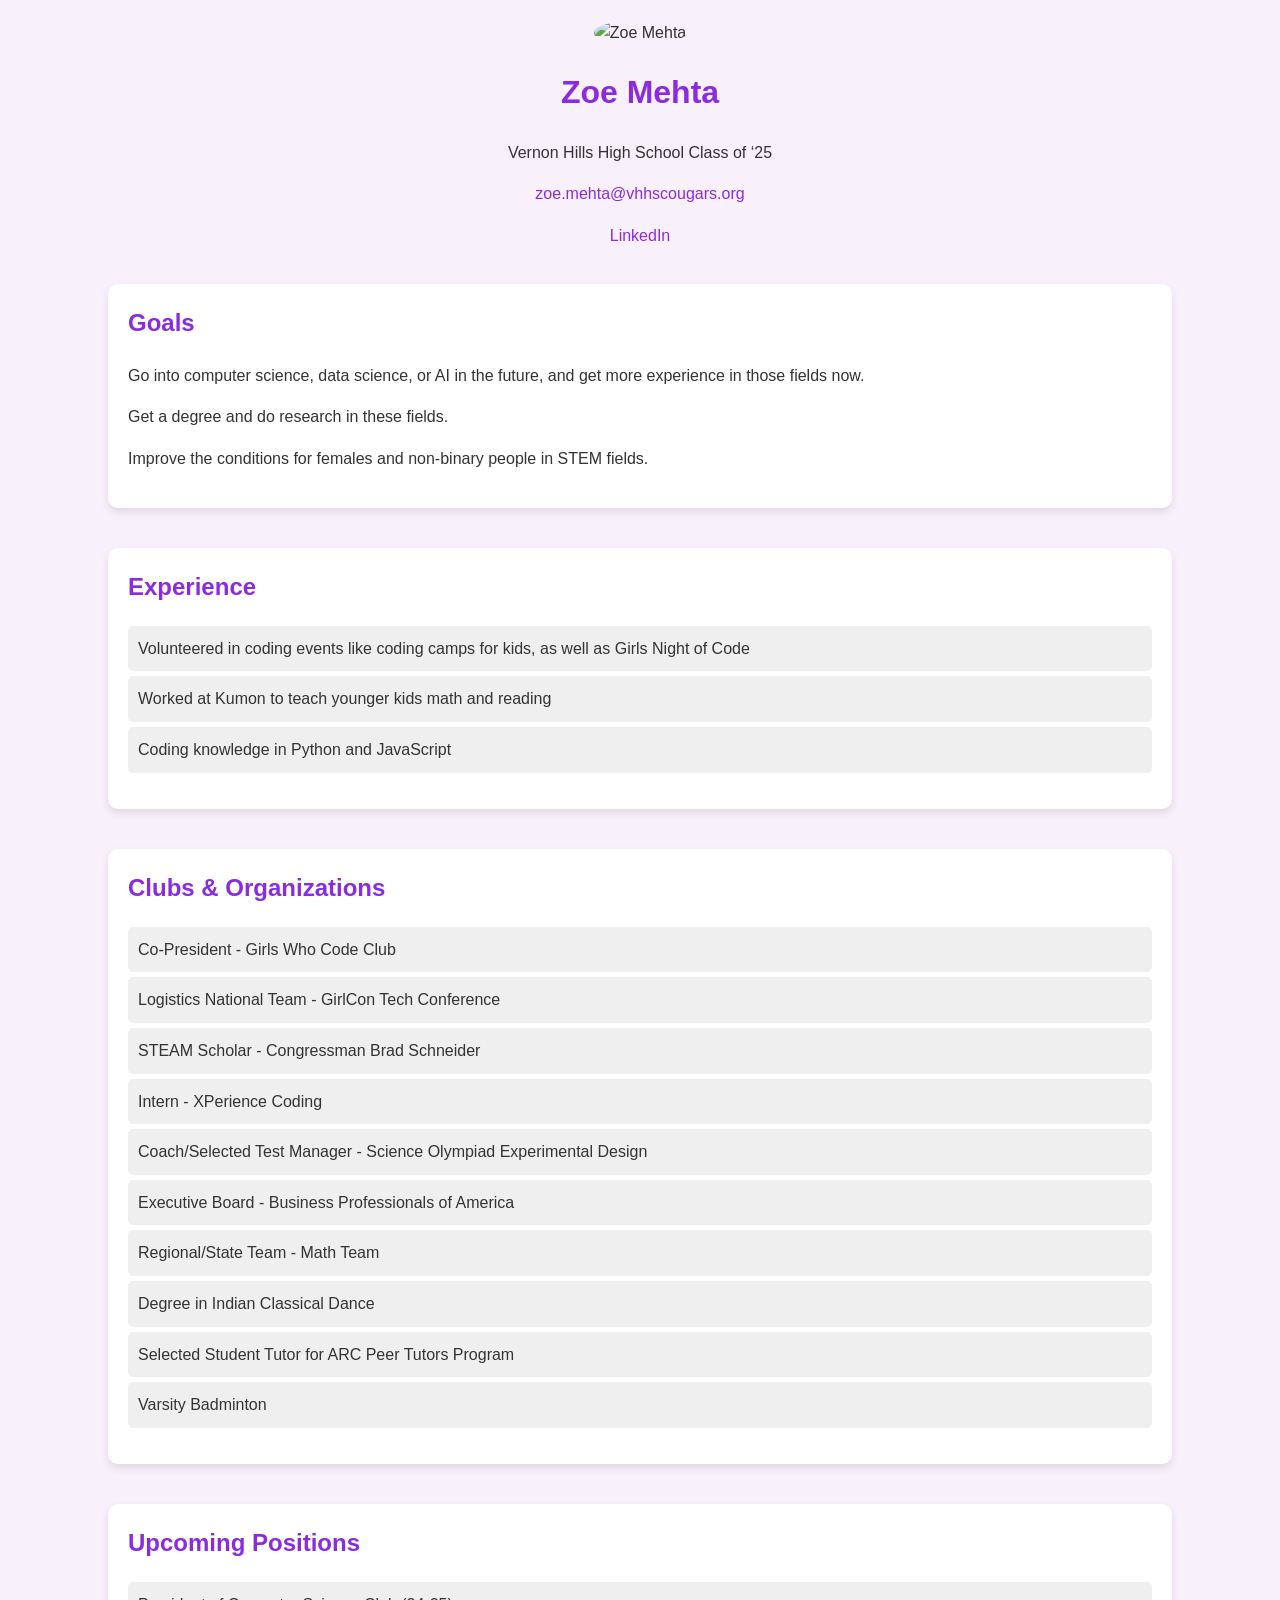
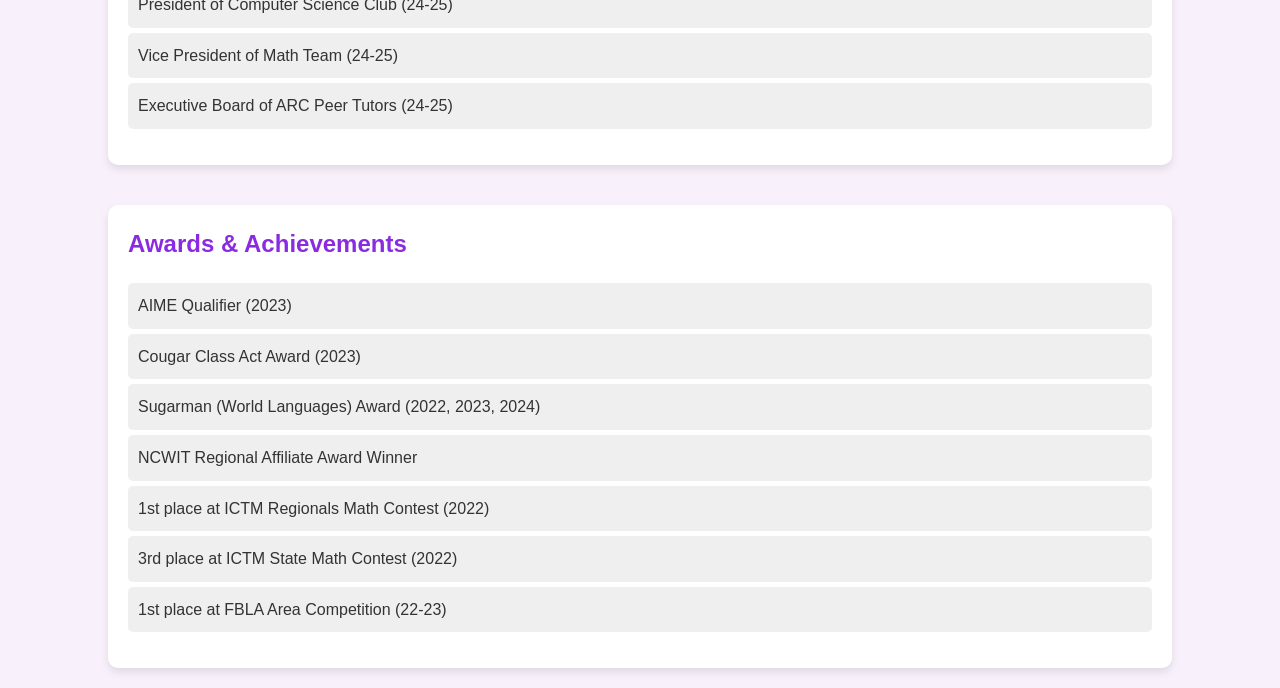
==== index.html @ e5e8498f "first attempt" ====
<!DOCTYPE html>
<html lang="en">
<head>
    <meta charset="UTF-8">
    <meta name="viewport" content="width=device-width, initial-scale=1.0">
    <title>Zoe Mehta's Portfolio</title>
    <link rel="stylesheet" href="styles.css">
</head>
<body>
    <header>
        <img src="https://media.licdn.com/dms/image/v2/D5603AQE_UdgqZwhXzA/profile-displayphoto-shrink_200_200/profile-displayphoto-shrink_200_200/0/1719155282765?e=1729123200&v=beta&t=LEjBz4Y8aA9_YsNotGorzexIniOhhPayyztgxKRNqY8" alt="Zoe Mehta">
        <h1>Zoe Mehta</h1>
        <p>Vernon Hills High School Class of ‘25</p>
        <p><a href="mailto:zoe.mehta@vhhscougars.org">zoe.mehta@vhhscougars.org</a></p>
        <p><a href="https://www.linkedin.com/in/zoe-mehta-0a9040289/" target="_blank">LinkedIn</a></p>
    </header>

    <section>
        <h2>Goals</h2>
        <p>Go into computer science, data science, or AI in the future, and get more experience in those fields now.</p>
        <p>Get a degree and do research in these fields.</p>
        <p>Improve the conditions for females and non-binary people in STEM fields.</p>
    </section>

    <section>
        <h2>Experience</h2>
        <ul>
            <li>Volunteered in coding events like coding camps for kids, as well as Girls Night of Code</li>
            <li>Worked at Kumon to teach younger kids math and reading</li>
            <li>Coding knowledge in Python and JavaScript</li>
        </ul>
    </section>

    <section>
        <h2>Clubs & Organizations</h2>
        <ul>
            <li>Co-President - Girls Who Code Club</li>
            <li>Logistics National Team - GirlCon Tech Conference</li>
            <li>STEAM Scholar - Congressman Brad Schneider</li>
            <li>Intern - XPerience Coding</li>
            <li>Coach/Selected Test Manager - Science Olympiad Experimental Design</li>
            <li>Executive Board - Business Professionals of America</li>
            <li>Regional/State Team - Math Team</li>
            <li>Degree in Indian Classical Dance</li>
            <li>Selected Student Tutor for ARC Peer Tutors Program</li>
            <li>Varsity Badminton</li>
        </ul>
    </section>

    <section>
        <h2>Upcoming Positions</h2>
        <ul>
            <li>President of Computer Science Club (24-25)</li>
            <li>Vice President of Math Team (24-25)</li>
            <li>Executive Board of ARC Peer Tutors (24-25)</li>
        </ul>
    </section>

    <section>
        <h2>Awards & Achievements</h2>
        <ul>
            <li>AIME Qualifier (2023)</li>
            <li>Cougar Class Act Award (2023)</li>
            <li>Sugarman (World Languages) Award (2022, 2023, 2024)</li>
            <li>NCWIT Regional Affiliate Award Winner</li>
            <li>1st place at ICTM Regionals Math Contest (2022)</li>
            <li>3rd place at ICTM State Math Contest (2022)</li>
            <li>1st place at FBLA Area Competition (22-23)</li>
        </ul>
    </section>
</body>
</html>
---- styles.css ----
body {
    font-family: 'Arial', sans-serif;
    background-color: #F8F0FB;
    color: #333;
    line-height: 1.6;
    margin: 0;
    padding: 0;
    display: flex;
    justify-content: center;
    align-items: center;
    flex-direction: column;
    min-height: 100vh;
}

header {
    text-align: center;
    margin-top: 20px;
}

header img {
    border-radius: 50%;
    width: 150px;
    height: 150px;
}

h1 {
    color: #8A2BE2;
}

section {
    background: #FFF;
    padding: 20px;
    margin: 20px;
    border-radius: 10px;
    box-shadow: 0 4px 8px rgba(0, 0, 0, 0.1);
    width: 80%;
}

section h2 {
    color: #8A2BE2;
    margin-top: 0;
}

a {
    color: #8A2BE2;
    text-decoration: none;
}

a:hover {
    text-decoration: underline;
}

ul {
    list-style-type: none;
    padding: 0;
}

ul li {
    background: #EFEFEF;
    margin: 5px 0;
    padding: 10px;
    border-radius: 5px;
}

ul li:hover {
    background: #DDD;
}

@keyframes fadeIn {
    from { opacity: 0; }
    to { opacity: 1; }
}

section {
    animation: fadeIn 1s ease-in-out;
}
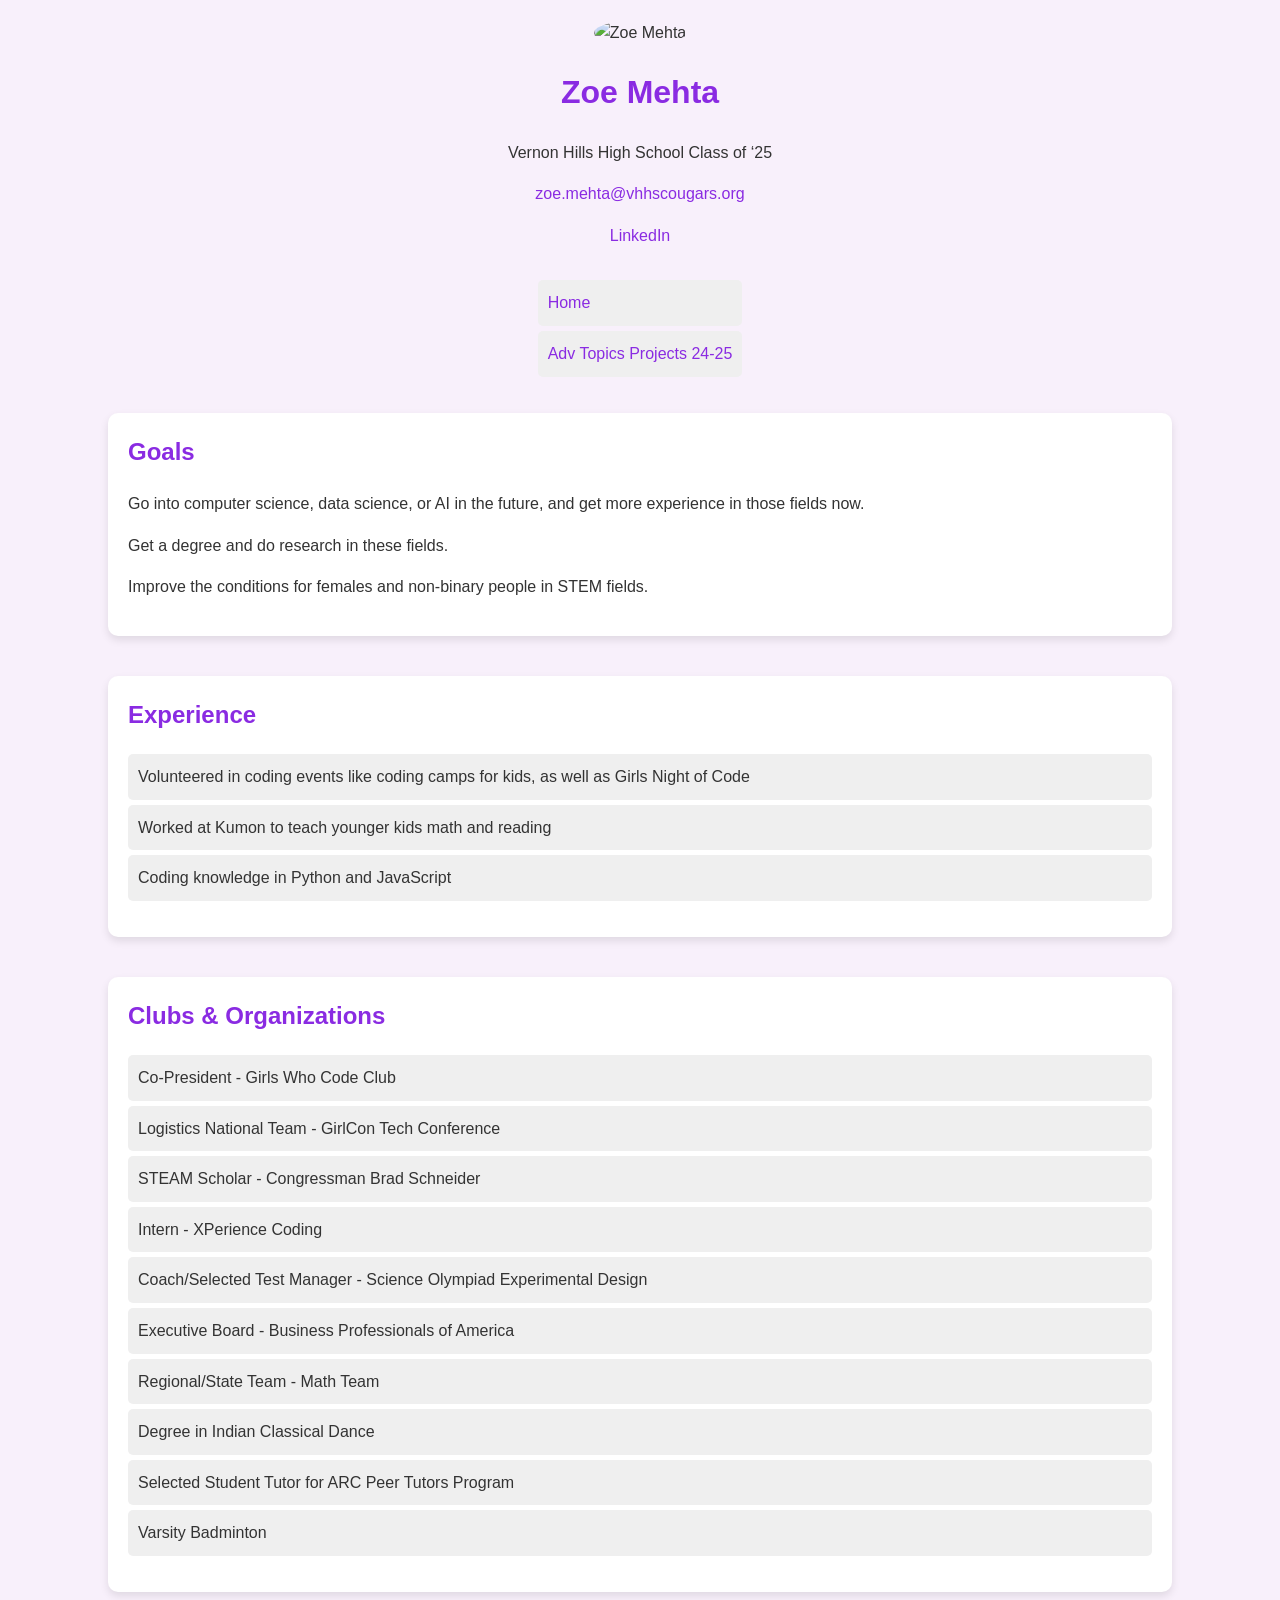
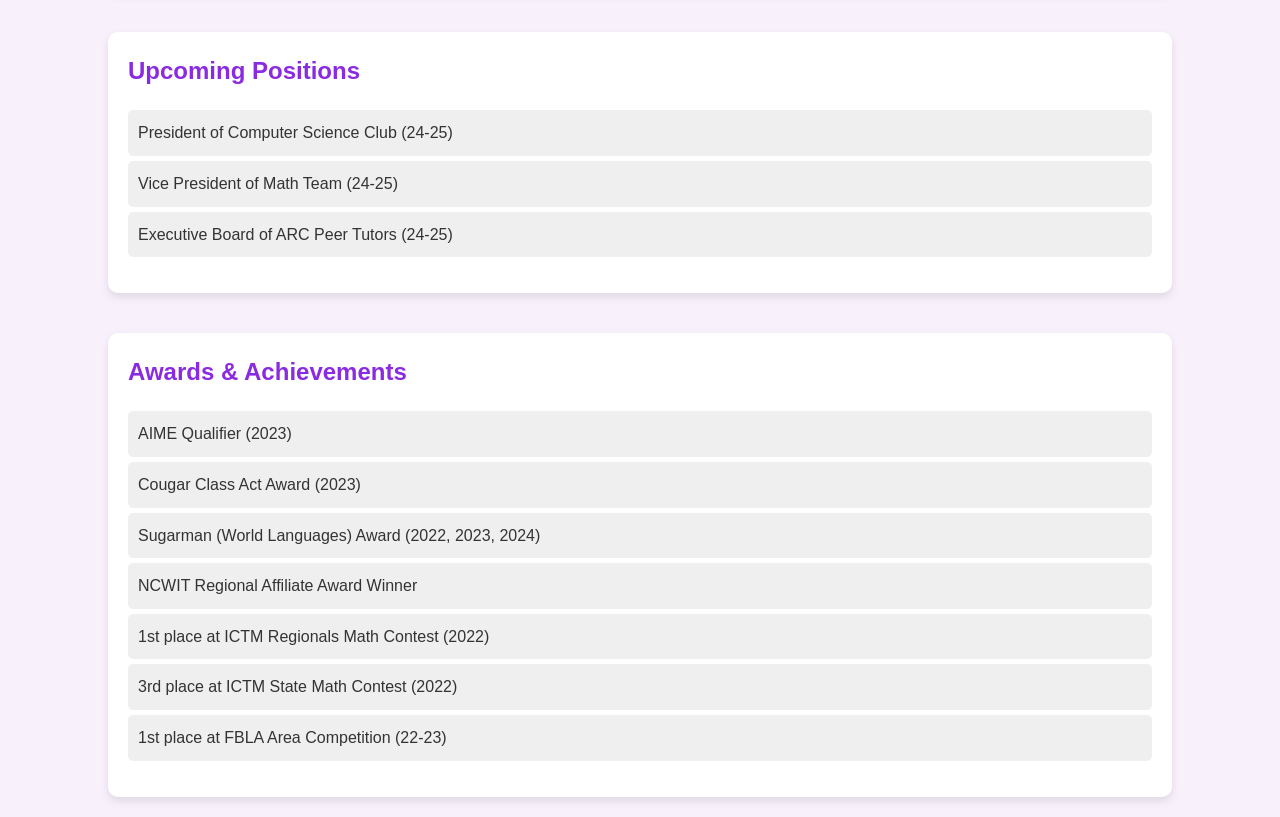
==== commit 9ab3b00b: "Update index.html" ====
--- a/index.html
+++ b/index.html
@@ -14,7 +14,12 @@
         <p><a href="mailto:zoe.mehta@vhhscougars.org">zoe.mehta@vhhscougars.org</a></p>
         <p><a href="https://www.linkedin.com/in/zoe-mehta-0a9040289/" target="_blank">LinkedIn</a></p>
     </header>
-
+<nav>
+    <ul>
+        <li><a href="index.html">Home</a></li>
+        <li><a href="projects.html">Adv Topics Projects 24-25</a></li>
+    </ul>
+</nav>
     <section>
         <h2>Goals</h2>
         <p>Go into computer science, data science, or AI in the future, and get more experience in those fields now.</p>
